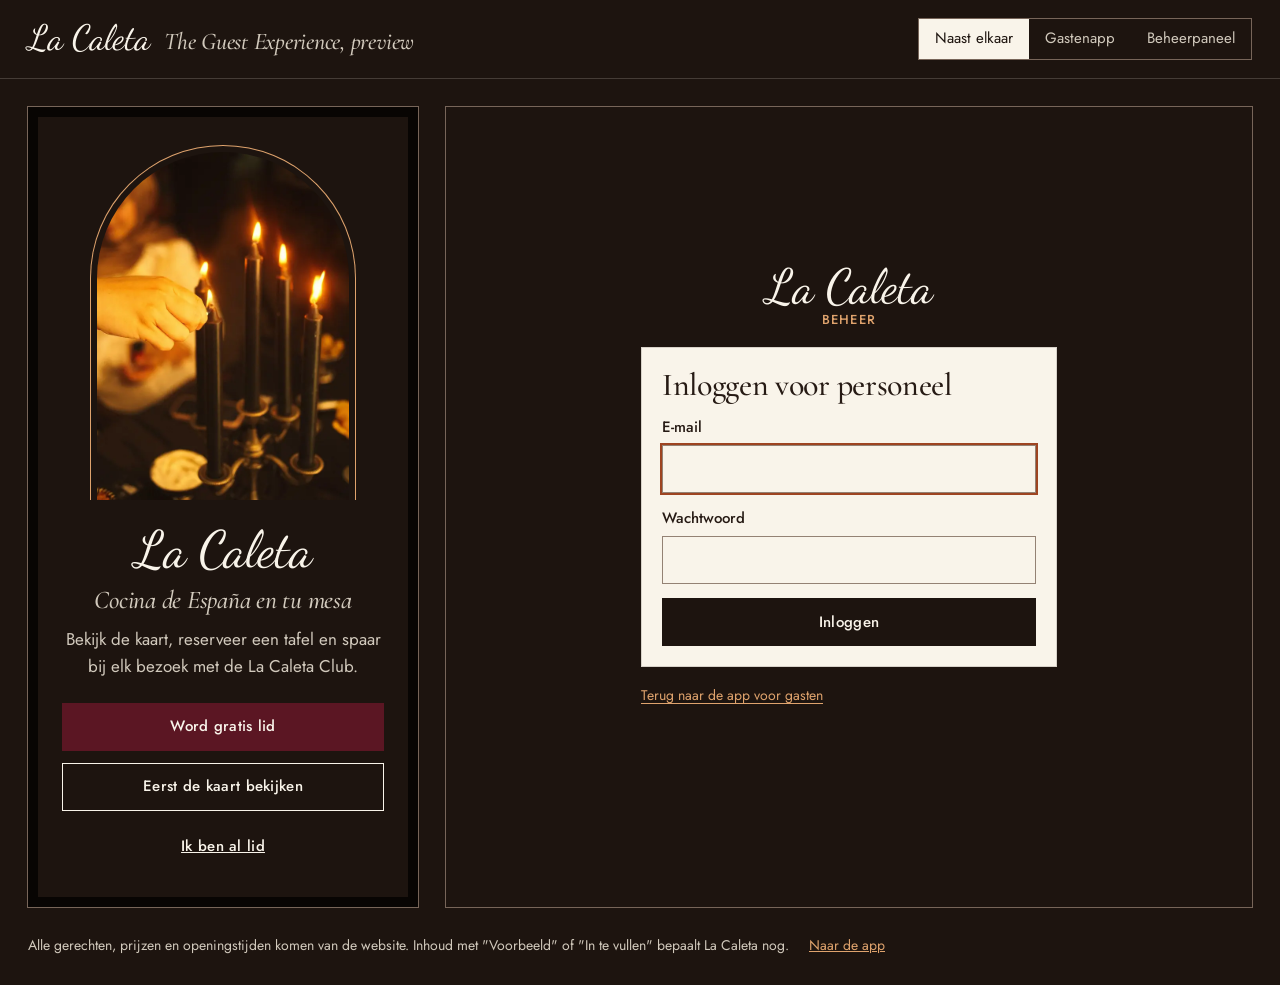
==== 02-Preview/demo.html @ a629431d "La Caleta The Guest Experience: gastenapp, beheer, documentatie en preview" ====
<!doctype html>
<html lang="nl">
  <head>
    <meta charset="utf-8">
    <meta name="viewport" content="width=device-width, initial-scale=1">
    <title>La Caleta, The Guest Experience: preview</title>
    <meta name="robots" content="noindex">
    <meta name="theme-color" content="#1f1813">
    <link rel="icon" href="assets/icon.svg" type="image/svg+xml">
    <link rel="stylesheet" href="app/tokens.css">
    <style>
      body { background: var(--espresso); color: var(--crema); min-height: 100dvh; font-size: 1rem; }
      .top { display: flex; flex-wrap: wrap; align-items: center; justify-content: space-between; gap: 16px 24px; padding: 18px 28px; border-bottom: 1px solid var(--hair-dark); }
      .brand { display: flex; align-items: baseline; gap: 14px; }
      .brand .script { font-size: 2.2rem; line-height: 1; }
      .brand h1 { font-size: 1.5rem; font-style: italic; color: var(--crema-2); }
      .modes { display: flex; gap: 0; border: 1px solid var(--line-dark); }
      .modes button { min-height: 40px; padding: 0 16px; border: 0; background: none; color: var(--crema-2); font-size: 0.9375rem; }
      .modes button[aria-pressed="true"] { background: var(--crema); color: var(--espresso); }
      .stage { display: grid; gap: 28px; padding: 28px; align-items: start; }
      .stage[data-mode="naast"] { grid-template-columns: auto 1fr; }
      .phone { width: 390px; height: 800px; border: 10px solid oklch(0.12 0.01 50); outline: 1px solid var(--line-dark); background: var(--crema); }
      .phone iframe, .desk iframe { width: 100%; height: 100%; border: 0; display: block; }
      .desk { height: 800px; outline: 1px solid var(--line-dark); background: var(--arena); min-width: 0; }
      .stage[data-mode="gast"] .desk, .stage[data-mode="beheer"] .phone { display: none; }
      .stage[data-mode="gast"] { grid-template-columns: auto 1fr; }
      .stage[data-mode="beheer"] { grid-template-columns: 1fr; }
      .steps { max-width: 26rem; display: grid; gap: 14px; font-size: 0.9375rem; color: var(--crema-2); }
      .stage[data-mode="naast"] .steps, .stage[data-mode="beheer"] .steps { display: none; }
      .steps ol { margin: 0; padding-inline-start: 1.2rem; display: grid; gap: 8px; }
      .steps h2 { font-size: 1.8rem; color: var(--crema); }
      .foot { display: flex; flex-wrap: wrap; gap: 8px 20px; padding: 0 28px 28px; font-size: 0.875rem; color: var(--crema-2); }
      .foot a { color: var(--cobre); }
      .mobile { display: none; padding: 24px; gap: 12px; }
      @media (max-width: 999px) {
        .stage, .modes { display: none; }
        .mobile { display: grid; }
      }
    </style>
  </head>
  <body class="on-dark">
    <header class="top">
      <div class="brand"><span class="script">La Caleta</span><h1>The Guest Experience, preview</h1></div>
      <div class="modes" role="group" aria-label="Weergave">
        <button aria-pressed="true" data-mode="naast">Naast elkaar</button>
        <button aria-pressed="false" data-mode="gast">Gastenapp</button>
        <button aria-pressed="false" data-mode="beheer">Beheerpaneel</button>
      </div>
    </header>
    <div class="stage" data-mode="naast" id="stage">
      <div class="phone"><iframe src="gast.html" title="Gastenapp op een telefoon"></iframe></div>
      <div class="steps">
        <h2>Zo probeert u het</h2>
        <ol>
          <li>Word in de app gratis lid, of log in als testlid: anna@voorbeeld.nl, wachtwoord tapas2026.</li>
          <li>Open de ledenkaart. De QR-code verandert elke 30 seconden.</li>
          <li>Log in het beheer in als eigenaar@lacaleta.test, wachtwoord eigenaar2026. Open Scannen en scan de kaart: de punten verschijnen direct in de app.</li>
          <li>Doe een reserveringsaanvraag en bevestig hem in het beheer.</li>
          <li>Log uit en log in als bediening@lacaleta.test (bediening2026) om te zien wat de bediening wel en niet mag.</li>
        </ol>
      </div>
      <div class="desk"><iframe src="beheer.html" title="Beheerpaneel"></iframe></div>
    </div>
    <div class="mobile">
      <p style="color:var(--crema-2)">Op de telefoon opent u de gastenapp en het beheer los. Wat u in het ene doet, ziet u in het andere.</p>
      <a class="btn btn-reserve" href="gast.html">Open de gastenapp</a>
      <a class="btn btn-line" href="beheer.html">Open het beheerpaneel</a>
    </div>
    <p class="foot">
      <span>Alle gerechten, prijzen en openingstijden komen van de website. Inhoud met "Voorbeeld" of "In te vullen" bepaalt La Caleta nog.</span>
      <a href="index.html">Naar de app</a>
    </p>
    <script>
      const stage = document.getElementById('stage');
      document.querySelectorAll('[data-mode]').forEach((b) => {
        if (b.tagName !== 'BUTTON') return;
        b.addEventListener('click', () => {
          stage.dataset.mode = b.dataset.mode;
          document.querySelectorAll('.modes button').forEach((x) => x.setAttribute('aria-pressed', String(x === b)));
        });
      });
    </script>
  </body>
</html>
---- 02-Preview/app/tokens.css ----
/* Tokens: gelijk aan de website (src/styles/global.css) plus vino en oro. Zie 04-Visueel-Ontwerp.md. */
@font-face {
  font-family: "Cormorant Garamond";
  src: url("../assets/fonts/cormorant-garamond-latin-500-normal.woff2") format("woff2");
  font-weight: 500;
  font-style: normal;
  font-display: swap;
}
@font-face {
  font-family: "Cormorant Garamond";
  src: url("../assets/fonts/cormorant-garamond-latin-500-italic.woff2") format("woff2");
  font-weight: 500;
  font-style: italic;
  font-display: swap;
}
@font-face {
  font-family: "Cormorant Garamond";
  src: url("../assets/fonts/cormorant-garamond-latin-600-normal.woff2") format("woff2");
  font-weight: 600;
  font-style: normal;
  font-display: swap;
}
@font-face {
  font-family: "Jost";
  src: url("../assets/fonts/jost-latin-300-normal.woff2") format("woff2");
  font-weight: 300;
  font-display: swap;
}
@font-face {
  font-family: "Jost";
  src: url("../assets/fonts/jost-latin-400-normal.woff2") format("woff2");
  font-weight: 400;
  font-display: swap;
}
@font-face {
  font-family: "Jost";
  src: url("../assets/fonts/jost-latin-500-normal.woff2") format("woff2");
  font-weight: 500;
  font-display: swap;
}
@font-face {
  font-family: "Dancing Script";
  src: url("../assets/fonts/dancing-script-latin-400-normal.woff2") format("woff2");
  font-weight: 400;
  font-display: swap;
}

:root {
  --font-display: "Cormorant Garamond", ui-serif, Georgia, serif;
  --font-body: "Jost", ui-sans-serif, system-ui, sans-serif;
  --font-script: "Dancing Script", ui-serif, cursive;

  --espresso: oklch(0.2 0.018 50);
  --espresso-2: oklch(0.255 0.024 48);
  --crema: oklch(0.968 0.014 85);
  --arena: oklch(0.925 0.028 78);
  --tinta: oklch(0.23 0.022 50);
  --tinta-2: oklch(0.44 0.03 50);
  --terracota: oklch(0.5 0.13 40);
  --cobre: oklch(0.76 0.1 62);
  --crema-2: oklch(0.84 0.02 80);
  --rojo: oklch(0.47 0.17 27);
  --rojo-hover: oklch(0.4 0.15 27);
  --vino: oklch(0.32 0.1 14);
  --vino-2: oklch(0.38 0.12 16);
  --oro: oklch(0.82 0.09 78);
  --line: oklch(0.62 0.03 60);
  --line-dark: oklch(0.52 0.03 55);
  --hair: color-mix(in oklch, var(--tinta) 16%, transparent);
  --hair-dark: color-mix(in oklch, var(--crema) 18%, transparent);
  --ok: oklch(0.47 0.1 150);
  --err: oklch(0.5 0.17 27);
  --err-dark: oklch(0.76 0.12 35);

  --ease: cubic-bezier(0.22, 1, 0.36, 1);
  --quick: 180ms;
  --base: 320ms;

  --s1: 4px;
  --s2: 8px;
  --s3: 12px;
  --s4: 16px;
  --s5: 24px;
  --s6: 32px;
  --s7: 48px;
  --s8: 64px;
}

*,
*::before,
*::after {
  box-sizing: border-box;
}

html {
  -webkit-text-size-adjust: 100%;
}

body {
  margin: 0;
  font-family: var(--font-body);
  font-weight: 400;
  line-height: 1.55;
  text-rendering: optimizeLegibility;
}

h1,
h2,
h3,
h4 {
  font-family: var(--font-display);
  font-weight: 500;
  line-height: 1.05;
  letter-spacing: -0.01em;
  margin: 0;
  text-wrap: balance;
}

p {
  margin: 0;
  text-wrap: pretty;
}

button,
input,
select,
textarea {
  font: inherit;
  color: inherit;
}

button {
  cursor: pointer;
}

img {
  display: block;
  max-width: 100%;
}

:focus-visible {
  outline: 2px solid var(--terracota);
  outline-offset: 3px;
}

.on-dark :focus-visible,
.on-vino :focus-visible {
  outline-color: var(--cobre);
}

.sr-only {
  position: absolute;
  width: 1px;
  height: 1px;
  padding: 0;
  margin: -1px;
  overflow: hidden;
  clip: rect(0, 0, 0, 0);
  white-space: nowrap;
  border: 0;
}

.ico {
  width: 20px;
  height: 20px;
  flex-shrink: 0;
  fill: none;
  stroke: currentColor;
  stroke-width: 1.6;
  stroke-linecap: round;
  stroke-linejoin: round;
}

.script {
  font-family: var(--font-script);
  font-weight: 400;
  letter-spacing: 0;
}

.label {
  font-size: 0.8125rem;
  font-weight: 500;
  letter-spacing: 0.08em;
  text-transform: uppercase;
  line-height: 1.4;
}

.num {
  font-variant-numeric: lining-nums tabular-nums;
}

/* Cormorant heeft standaard mediaevale cijfers (1 lijkt op I); voor getallen altijd lining. */
h1,
h2,
h3,
h4,
.fact b,
.points,
.saldo b,
.big,
.res-date b,
.date-btn b,
.stepper output,
.amount,
.scanned b,
.dish-name {
  font-variant-numeric: lining-nums tabular-nums;
}

/* Knoppen: radius 0 zoals de website */
.btn {
  display: inline-flex;
  align-items: center;
  justify-content: center;
  gap: 0.55rem;
  min-height: 48px;
  padding: 0.7rem 1.4rem;
  border: 1px solid transparent;
  border-radius: 0;
  background: none;
  font-size: 0.9375rem;
  font-weight: 500;
  letter-spacing: 0.02em;
  text-decoration: none;
  color: inherit;
  transition:
    background-color var(--quick) ease,
    border-color var(--quick) ease,
    color var(--quick) ease;
}

.btn-reserve {
  background-color: var(--rojo);
  color: var(--crema);
}

.btn-reserve:hover {
  background-color: var(--rojo-hover);
}

.btn-vino {
  background-color: var(--vino);
  color: var(--crema);
}

.btn-vino:hover {
  background-color: var(--vino-2);
}

.btn-dark {
  background-color: var(--espresso);
  color: var(--crema);
}

.btn-dark:hover {
  background-color: var(--espresso-2);
}

.btn-line {
  border-color: currentColor;
}

.btn-line:hover {
  background-color: var(--tinta);
  border-color: var(--tinta);
  color: var(--crema);
}

.on-dark .btn-line:hover,
.on-vino .btn-line:hover {
  background-color: var(--crema);
  border-color: var(--crema);
  color: var(--espresso);
}

.btn-block {
  width: 100%;
}

.btn:disabled,
.btn[aria-disabled="true"] {
  opacity: 0.6;
  cursor: not-allowed;
}

.btn[aria-busy="true"] {
  cursor: progress;
}

.link {
  color: var(--terracota);
  text-decoration: underline;
  text-underline-offset: 3px;
  text-decoration-thickness: 1px;
}

.on-dark .link {
  color: var(--cobre);
}

/* Velden */
.field {
  display: grid;
  gap: 6px;
}

.field > span:first-child {
  font-size: 0.9375rem;
  font-weight: 500;
}

.input {
  width: 100%;
  min-height: 48px;
  padding: 0.65rem 0.85rem;
  border: 1px solid var(--line);
  border-radius: 0;
  background: var(--crema);
  color: var(--tinta);
  font-size: 1rem;
}

.input:focus-visible {
  outline-offset: 0;
}

select.input {
  appearance: none;
  padding-inline-end: 2.75rem;
  background-image: url("data:image/svg+xml,%3Csvg xmlns='http://www.w3.org/2000/svg' width='18' height='18' viewBox='0 0 24 24' fill='none' stroke='%23574b42' stroke-width='1.6' stroke-linecap='round' stroke-linejoin='round'%3E%3Cpath d='m6 9 6 6 6-6'/%3E%3C/svg%3E");
  background-repeat: no-repeat;
  background-position: right 0.9rem center;
}

textarea.input {
  min-height: 96px;
  resize: vertical;
}

.field-hint {
  font-size: 0.875rem;
  color: var(--tinta-2);
}

.field-error {
  font-size: 0.875rem;
  color: var(--err);
  font-weight: 500;
}

.input[aria-invalid="true"] {
  border-color: var(--err);
  border-width: 2px;
}

.check {
  display: flex;
  gap: 12px;
  align-items: flex-start;
  min-height: 44px;
  padding-block: 6px;
  font-size: 0.9375rem;
  cursor: pointer;
}

.check input {
  width: 22px;
  height: 22px;
  margin: 1px 0 0;
  accent-color: var(--vino);
  flex-shrink: 0;
}

/* Gedeelde markeringen voor ontbrekende en voorbeeldinhoud */
.todo {
  border: 1.5px dashed var(--cobre);
  padding: var(--s4);
  display: grid;
  gap: 4px;
}

.todo-label {
  display: inline-flex;
  align-items: center;
  gap: 6px;
  font-size: 0.75rem;
  font-weight: 500;
  letter-spacing: 0.06em;
  text-transform: uppercase;
  color: var(--terracota);
}

.on-dark .todo-label,
.on-vino .todo-label {
  color: var(--cobre);
}

.badge-example {
  display: inline-block;
  padding: 1px 7px;
  border: 1px solid currentColor;
  font-size: 0.6875rem;
  font-weight: 500;
  letter-spacing: 0.06em;
  text-transform: uppercase;
  line-height: 1.5;
  color: var(--terracota);
  vertical-align: middle;
  font-family: var(--font-body);
  font-style: normal;
}

/* Programmatische focus na een schermwissel; toetsenbordfocus op elementen blijft zichtbaar. */
main:focus-visible {
  outline: none;
}

.on-dark .badge-example,
.on-vino .badge-example {
  color: var(--oro);
}

/* De boog (arco): halfrond boven, recht onder */
.arco {
  border-radius: 999px 999px 0 0;
  overflow: hidden;
}

.open-dot {
  display: inline-block;
  width: 8px;
  height: 8px;
  border-radius: 50%;
  background: var(--ok);
  flex-shrink: 0;
}

.open-dot[data-open="false"] {
  background: var(--line);
}

.toast-region {
  position: fixed;
  inset-inline: 0;
  bottom: calc(88px + env(safe-area-inset-bottom));
  display: grid;
  justify-items: center;
  pointer-events: none;
  z-index: 80;
  padding-inline: 16px;
}

.toast {
  pointer-events: auto;
  max-width: 28rem;
  background: var(--espresso);
  color: var(--crema);
  padding: 12px 16px;
  font-size: 0.9375rem;
  border-inline-start: 3px solid var(--cobre);
  box-shadow: 0 8px 24px oklch(0.2 0.02 50 / 0.25);
}

.toast[data-tone="err"] {
  border-inline-start-color: var(--err-dark);
}

@media (prefers-reduced-motion: reduce) {
  *,
  *::before,
  *::after {
    transition-duration: 0.01ms !important;
    animation-duration: 0.01ms !important;
    scroll-behavior: auto !important;
  }
}
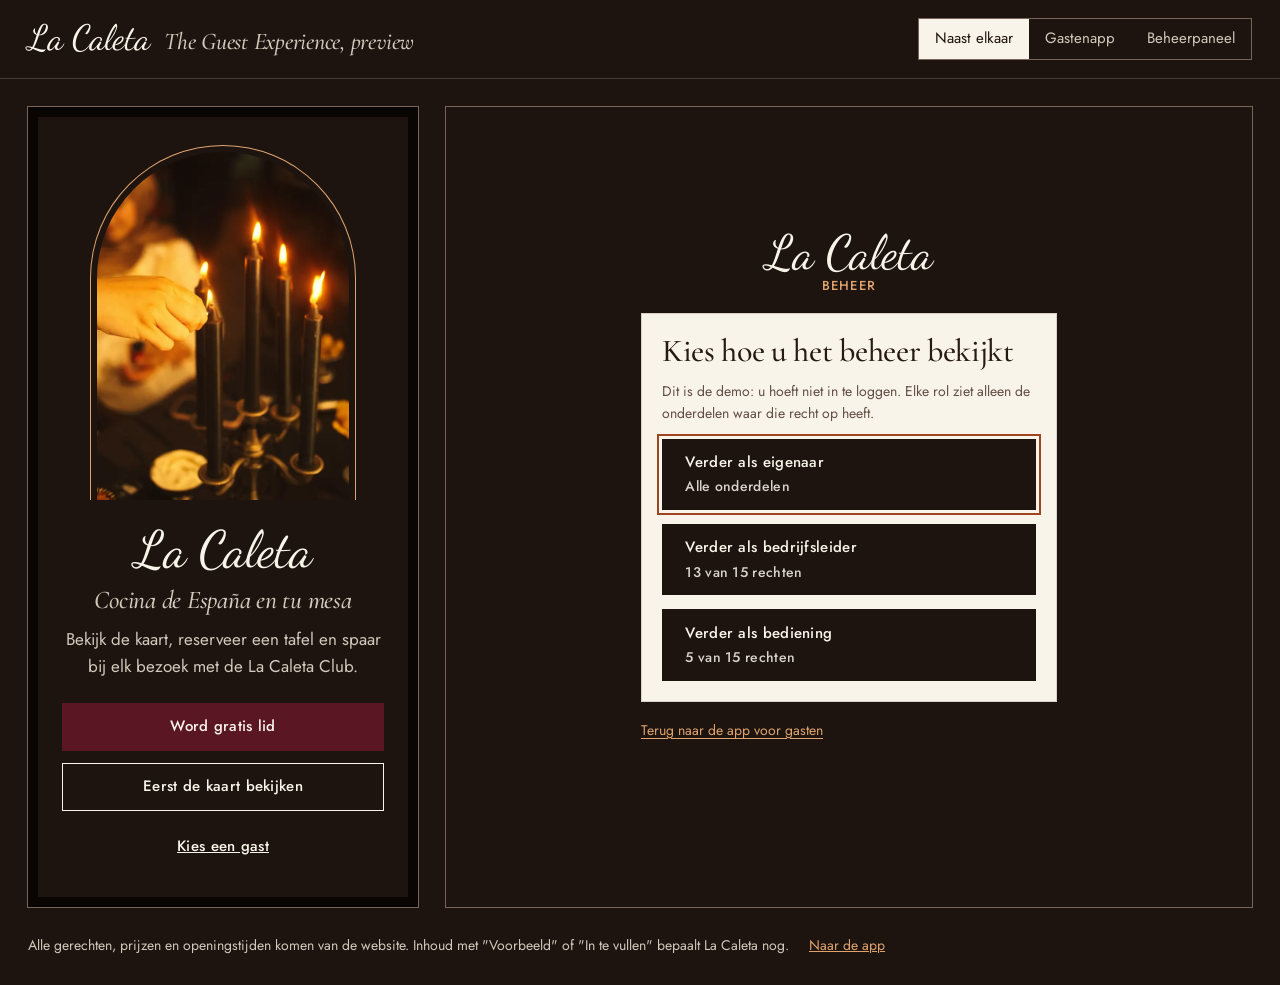
==== commit 0704daf3: "Demo zonder login: rol kiezen in het beheer en een gast kiezen in de app" ====
--- a/02-Preview/demo.html
+++ b/02-Preview/demo.html
@@ -52,11 +52,11 @@
       <div class="steps">
         <h2>Zo probeert u het</h2>
         <ol>
-          <li>Word in de app gratis lid, of log in als testlid: anna@voorbeeld.nl, wachtwoord tapas2026.</li>
+          <li>Kies in de app een gast (bijvoorbeeld Anna), of word zelf gratis lid.</li>
           <li>Open de ledenkaart. De QR-code verandert elke 30 seconden.</li>
-          <li>Log in het beheer in als eigenaar@lacaleta.test, wachtwoord eigenaar2026. Open Scannen en scan de kaart: de punten verschijnen direct in de app.</li>
+          <li>Kies in het beheer de rol eigenaar. Open Scannen en scan de kaart: de punten verschijnen direct in de app.</li>
           <li>Doe een reserveringsaanvraag en bevestig hem in het beheer.</li>
-          <li>Log uit en log in als bediening@lacaleta.test (bediening2026) om te zien wat de bediening wel en niet mag.</li>
+          <li>Kies "Andere rol kiezen" en neem de rol bediening om te zien wat de bediening wel en niet mag.</li>
         </ol>
       </div>
       <div class="desk"><iframe src="beheer.html" title="Beheerpaneel"></iframe></div>
